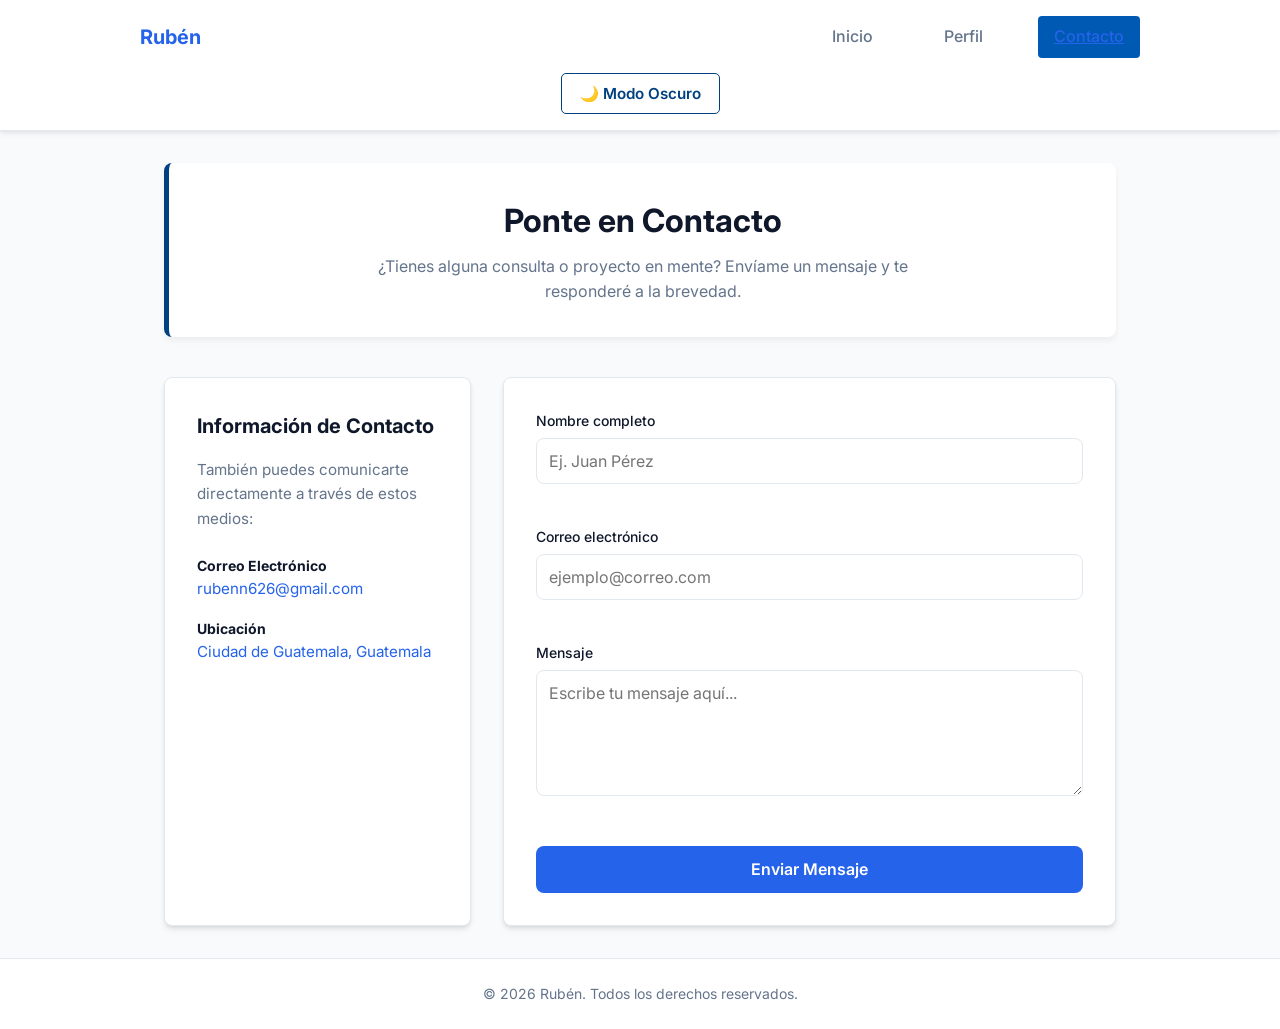
==== Contactos.html @ 61de2527 "Actualizacion de contacot y js Actualizacion de contacto y js" ====
<!DOCTYPE html>
<html lang="es">

<head>
  <meta charset="UTF-8">
  <meta name="viewport" content="width=device-width, initial-scale=1.0">
  <title>Contacto - Rubén</title>
  <meta name="description" content="Ponte en contacto con Rubén para consultas, proyectos o colaboraciones.">

  <!-- Hoja de estilos -->
  <link rel="stylesheet" href="css/estilos.css">
  <link rel="preconnect" href="https://fonts.googleapis.com">
  <link rel="preconnect" href="https://fonts.gstatic.com" crossorigin>
  <link href="https://fonts.googleapis.com/css2?family=Inter:wght@400;500;600;700&display=swap" rel="stylesheet">
</head>

<body>
  <header class="header">
    <div class="nav-container">
      <a href="index.html" class="logo">Rubén</a>
      <nav class="nav-links">
        <a href="index.html">Inicio</a>
        <a href="Perfil.html">Perfil</a>
        <a href="Contactos.html" class="active">Contacto</a>
      </nav>
    </div>
  </header>

  <main class="main-content">
    <section class="contact-header">
      <h1>Ponte en Contacto</h1>
      <p>¿Tienes alguna consulta o proyecto en mente? Envíame un mensaje y te responderé a la brevedad.</p>
    </section>

    <div class="contact-grid">
      <aside class="contact-info">
        <h3>Información de Contacto</h3>
        <p>También puedes comunicarte directamente a través de estos medios:</p>

        <div class="info-item">
          <strong>Correo Electrónico</strong>
          <p>rubenn626@gmail.com</p>
        </div>

        <div class="info-item">
          <strong>Ubicación</strong>
          <p>Ciudad de Guatemala, Guatemala</p>
        </div>
      </aside>

      <section class="form-card">
        <form id="contacto" novalidate>
          <div class="form-group">
            <label for="nombre">Nombre completo</label>
            <input type="text" id="nombre" name="nombre" placeholder="Ej. Juan Pérez" required autocomplete="name">
            <p class="error" id="error-nombre"></p>
          </div>

          <div class="form-group">
            <label for="correo">Correo electrónico</label>
            <input type="email" id="correo" name="email" placeholder="ejemplo@correo.com" required autocomplete="email">
            <p class="error" id="error-correo"></p>
          </div>

          <div class="form-group">
            <label for="mensaje">Mensaje</label>
            <textarea id="mensaje" name="mensaje" rows="5" placeholder="Escribe tu mensaje aquí..." required></textarea>
            <p class="error" id="error-mensaje"></p>
          </div>

          <button type="submit" id="btn-enviar">
            <span class="btn-text">Enviar Mensaje</span>
          </button>
        </form>

        <div id="mensaje-exito" class="mensaje-exito" style="display: none;"></div>
      </section>
    </div>
  </main>

  <footer class="footer">
    <p>&copy; 2026 Rubén. Todos los derechos reservados.</p>
  </footer>

  <script src="js/scripts.js"></script>
</body>

</html>
---- css/estilos.css ----
/* Reseteo básico de márgenes */
* {
  margin: 0;
  padding: 0;
  box-sizing: border-box;
}

/* Estilos generales del cuerpo de la página */
body {
  font-family: 'Segoe UI', Tahoma, Geneva, Verdana, sans-serif;
  background-color: #f4f7f9; /* Fondo gris claro suave para resaltar el blanco */
  color: #333333;
  line-height: 1.6;
  min-height: 100vh;
  display: flex;
  flex-direction: column;
}

/* Encabezado */
header {
  
  font-family: "Black Ops One", system-ui;
  font-weight: 400;
  font-style: normal;
  
  background-color: #004080; /* Azul principal */
  color: #ffffff; /* Texto blanco */
  padding: 1.5rem 2rem;
  text-align: center;
  box-shadow: 0 2px 5px rgba(0, 0, 0, 0.1)
  
}

header h1 {
  margin-bottom: 0.8rem;
  font-size: 2rem;
}

/* Navegación y menú */
nav {
  display: flex;
  justify-content: center;
  gap: 15px;
}

nav a {
  color: #ffffff; /* Texto blanco para los enlaces */
  text-decoration: none;
  font-weight: 600;
  padding: 8px 16px;
  border-radius: 4px;
  transition: background-color 0.3s ease;
}

/* Efecto al pasar el mouse por los enlaces */
nav a:hover {
  background-color: #0059b3; /* Azul ligeramente más claro */
}

/* Contenido principal */
main {
  flex: 1;
  max-width: 900px;
  width: 90%;
  margin: 2rem auto;
}

section {
  background-color: #ffffff; /* Tarjeta con fondo blanco */
  padding: 2rem;
  border-radius: 8px;
  box-shadow: 0 4px 6px rgba(0, 0, 0, 0.05);
  border-left: 5px solid #004080; /* Detalle azul en el borde */
}

section h2 {
  color: #004080;
  margin-bottom: 1rem;
}

/* Pie de página */
footer {
  background-color: #002b55; /* Azul oscuro */
  color: #ffffff;
  text-align: center;
  padding: 1rem;
  margin-top: auto;
}

.black-ops-one-regular {
  font-family: "Black Ops One", system-ui;
  font-weight: 400;
  font-style: normal;
}

/* CSS a agregar al final de css/estilos.css */
.tarjetas {
  display: grid;
  grid-template-columns: repeat(auto-fit, minmax(240px, 1fr));
  gap: 1.5rem;
}

.tarjetas article {
  background-color: var(--color-blanco);
  color: var(--color-texto);
  border: 1px solid var(--color-principal);
  border-radius: 8px;
  padding: 1.5rem;
}

.tarjetas h3 {
  color: var(--color-principal);
  margin-top: 0;
}

.tarjetas p {
  color: var(--color-texto);
  margin-bottom: 0;
}

/* --- Variables y Estilos Modo Oscuro --- */
:root {
  --color-principal: #004080;
  --color-secundario: #0059b3;
  --color-fondo: #f4f7f9;
  --color-tarjeta: #ffffff;
  --color-texto: #333333;
}

body.dark-mode {
  --color-fondo: #121212;
  --color-tarjeta: #1e1e1e;
  --color-texto: #e0e0e0;
  background-color: var(--color-fondo);
  color: var(--color-texto);
}

body.dark-mode section {
  background-color: var(--color-tarjeta);
  color: var(--color-texto);
}

/* --- Botones --- */
button, input[type="submit"] {
  background-color: var(--color-principal);
  color: #ffffff;
  border: none;
  padding: 10px 18px;
  border-radius: 5px;
  font-size: 0.95rem;
  font-weight: 600;
  cursor: pointer;
  transition: background-color 0.3s ease, transform 0.1s ease;
}

button:hover, input[type="submit"]:hover {
  background-color: var(--color-secundario);
  transform: translateY(-2px);
}

#theme-toggle {
  margin-top: 15px;
  background-color: #ffffff;
  color: #004080;
  border: 1px solid #004080;
}

body.dark-mode #theme-toggle {
  background-color: #333333;
  color: #ffffff;
  border-color: #555555;
}

.btn-card {
  margin-top: 10px;
  font-size: 0.85rem;
  padding: 6px 12px;
}

/* --- Marcado de enlace activo --- */
nav a.active {
  background-color: #0059b3;
  text-decoration: underline;
}

/* --- Mensajes de feedback --- */
.alerta-exito {
  background-color: #d4edda;
  color: #155724;
  padding: 1.2rem;
  border: 1px solid #c3e6cb;
  border-radius: 6px;
  text-align: center;
  font-weight: 600;
}

/* Reset y Variables */
:root {
  --primary: #2563eb;
  --primary-hover: #1d4ed8;
  --background: #f8fafc;
  --surface: #ffffff;
  --text-main: #0f172a;
  --text-muted: #64748b;
  --border: #e2e8f0;
  --error: #ef4444;
  --success: #10b981;
  --radius: 8px;
  --shadow: 0 4px 6px -1px rgba(0, 0, 0, 0.1), 0 2px 4px -1px rgba(0, 0, 0, 0.06);
}

* {
  box-sizing: border-box;
  margin: 0;
  padding: 0;
  font-family: 'Inter', system-ui, -apple-system, sans-serif;
}

body {
  background-color: var(--background);
  color: var(--text-main);
  line-height: 1.6;
  display: flex;
  flex-direction: column;
  min-height: 100vh;
}

/* Header y Navegación */
.header {
  background: var(--surface);
  border-bottom: 1px solid var(--border);
  padding: 1rem 2rem;
}

.nav-container {
  max-width: 1000px;
  margin: 0 auto;
  display: flex;
  justify-content: space-between;
  align-items: center;
}

.logo {
  font-size: 1.25rem;
  font-weight: 700;
  color: var(--primary);
  text-decoration: none;
}

.nav-links a {
  margin-left: 1.5rem;
  text-decoration: none;
  color: var(--text-muted);
  font-weight: 500;
  transition: color 0.2s;
}

.nav-links a:hover,
.nav-links a.active {
  color: var(--primary);
}

/* Contenido Principal */
.main-content {
  max-width: 1000px;
  width: 100%;
  margin: 2rem auto;
  padding: 0 1.5rem;
  flex: 1;
}

.contact-header {
  text-align: center;
  margin-bottom: 2.5rem;
}

.contact-header h1 {
  font-size: 2rem;
  color: var(--text-main);
  margin-bottom: 0.5rem;
}

.contact-header p {
  color: var(--text-muted);
  max-width: 600px;
  margin: 0 auto;
}

/* Layout en cuadrícula */
.contact-grid {
  display: grid;
  grid-template-columns: 1fr 2fr;
  gap: 2rem;
}

@media (max-width: 768px) {
  .contact-grid {
    grid-template-columns: 1fr;
  }
}

/* Tarjetas */
.contact-info,
.form-card {
  background: var(--surface);
  padding: 2rem;
  border-radius: var(--radius);
  box-shadow: var(--shadow);
  border: 1px solid var(--border);
}

.contact-info h3 {
  margin-bottom: 1rem;
  font-size: 1.25rem;
}

.contact-info p {
  color: var(--text-muted);
  font-size: 0.95rem;
  margin-bottom: 1.5rem;
}

.info-item {
  margin-bottom: 1rem;
}

.info-item strong {
  display: block;
  font-size: 0.875rem;
  color: var(--text-main);
}

.info-item p {
  margin-bottom: 0;
  color: var(--primary);
}

/* Formularios */
.form-group {
  margin-bottom: 1.25rem;
}

label {
  display: block;
  font-weight: 500;
  font-size: 0.875rem;
  margin-bottom: 0.375rem;
  color: var(--text-main);
}

input,
textarea {
  width: 100%;
  padding: 0.75rem;
  border: 1px solid var(--border);
  border-radius: var(--radius);
  font-size: 1rem;
  outline: none;
  transition: border-color 0.2s, box-shadow 0.2s;
}

input:focus,
textarea:focus {
  border-color: var(--primary);
  box-shadow: 0 0 0 3px rgba(37, 99, 235, 0.15);
}

input.input-error,
textarea.input-error {
  border-color: var(--error);
}

.error {
  color: var(--error);
  font-size: 0.8rem;
  margin-top: 0.375rem;
  min-height: 1.2rem;
}

/* Botón */
button[type="submit"] {
  width: 100%;
  background-color: var(--primary);
  color: white;
  border: none;
  padding: 0.85rem;
  font-size: 1rem;
  font-weight: 600;
  border-radius: var(--radius);
  cursor: pointer;
  transition: background-color 0.2s;
}

button[type="submit"]:hover {
  background-color: var(--primary-hover);
}

button[type="submit"]:disabled {
  background-color: var(--text-muted);
  cursor: not-allowed;
}

/* Mensaje de éxito */
.mensaje-exito {
  margin-top: 1rem;
  padding: 1rem;
  background-color: #ecfdf5;
  border: 1px solid var(--success);
  color: var(--success);
  border-radius: var(--radius);
  font-weight: 500;
  text-align: center;
}

/* Footer */
.footer {
  text-align: center;
  padding: 1.5rem;
  background: var(--surface);
  border-top: 1px solid var(--border);
  color: var(--text-muted);
  font-size: 0.875rem;
}

.error {
   color: var(--color-error);
   font-size: 0.9rem;
   margin: 0.25rem 0 0;
   min-height: 1.1rem;
}

.campo-invalido {
   border: 2px solid var(--color-error);
}

.campo-invalido:focus {
   outline: 2px solid var(--color-error);
   outline-offset: 2px;
}

.exito {
   color: var(--color-exito);
   font-weight: 600;
   margin-top: 1rem;
}
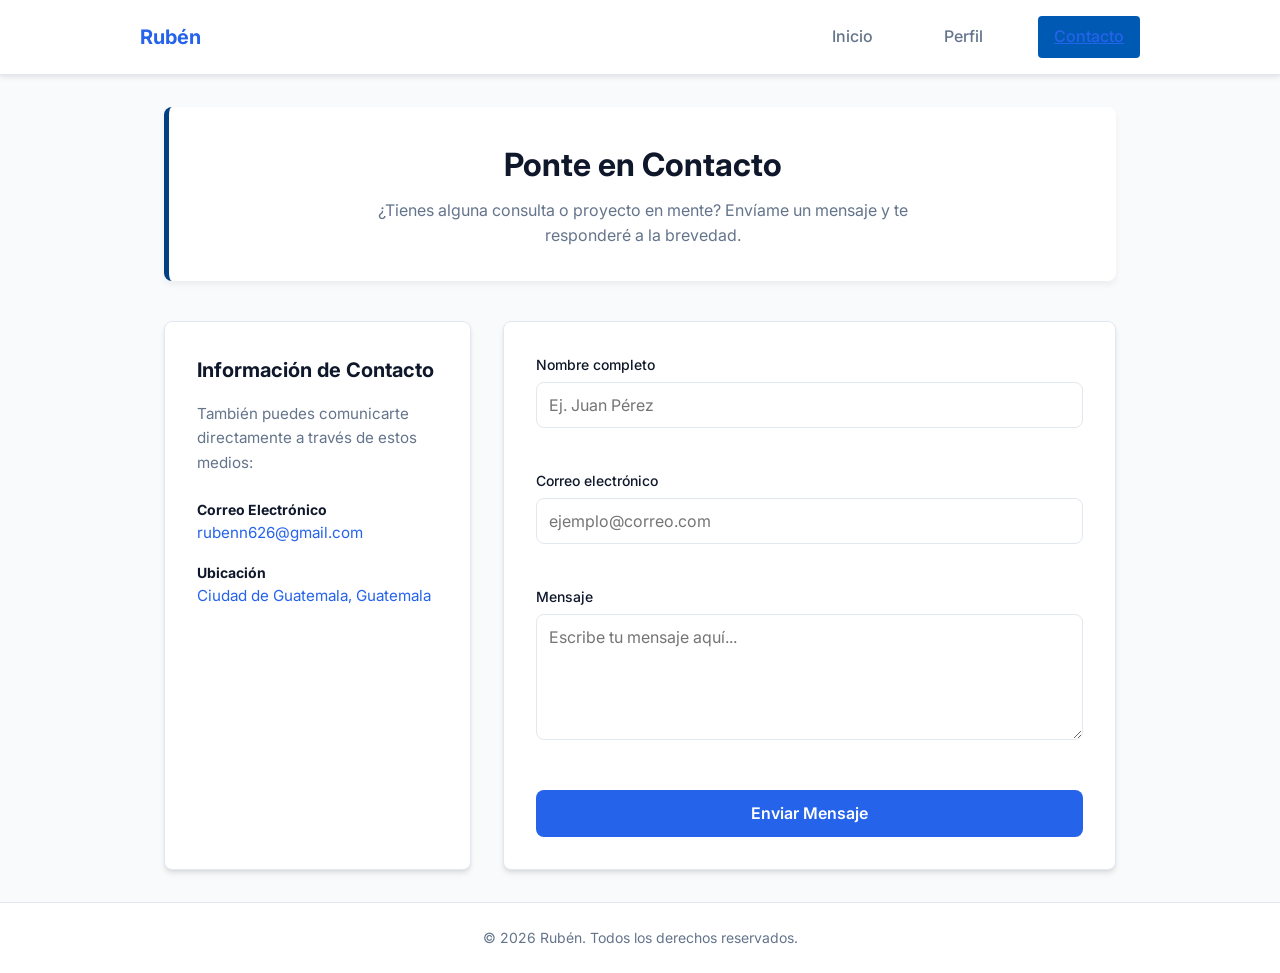
==== commit 62c45412: "Se mejoro el codigo html js Se actualizo nuevamente el codigo para recibir correos" ====
--- a/Contactos.html
+++ b/Contactos.html
@@ -49,7 +49,11 @@
       </aside>
 
       <section class="form-card">
-        <form id="contacto" novalidate>
+        <form id="contacto" action="https://formsubmit.co/rubenn626@gmail.com" method="POST" novalidate>
+          <!-- Configuraciones de FormSubmit -->
+          <input type="hidden" name="_captcha" value="false">
+          <input type="hidden" name="_subject" value="Nuevo mensaje desde tu sitio web">
+
           <div class="form-group">
             <label for="nombre">Nombre completo</label>
             <input type="text" id="nombre" name="nombre" placeholder="Ej. Juan Pérez" required autocomplete="name">
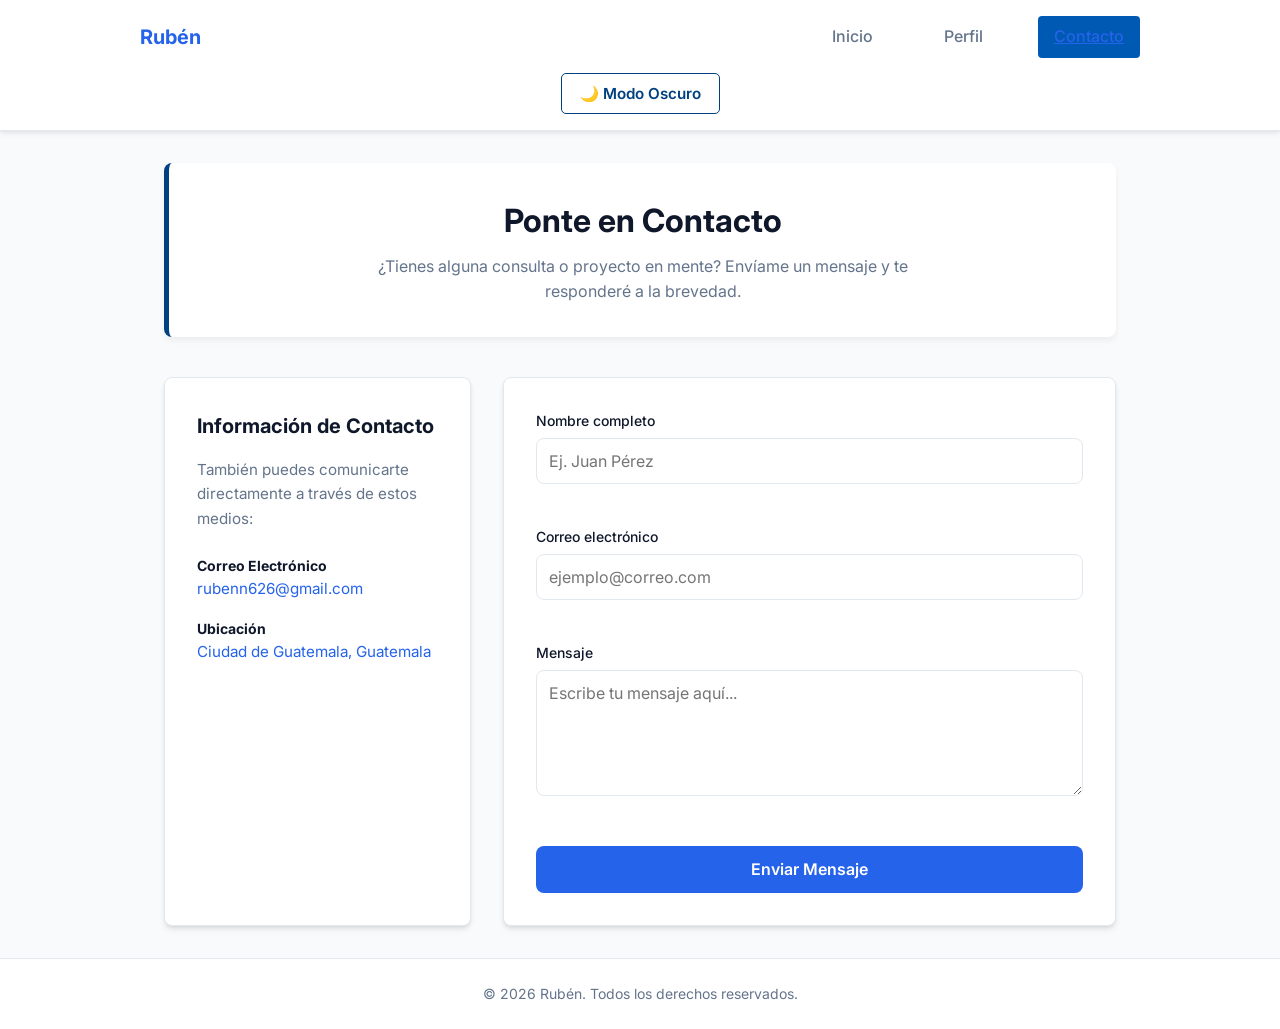
==== commit fbf44029: "mod mod" ====
--- a/Contactos.html
+++ b/Contactos.html
@@ -49,9 +49,11 @@
       </aside>
 
       <section class="form-card">
+        <!-- Formulario configurado directamente a FormSubmit -->
         <form id="contacto" action="https://formsubmit.co/rubenn626@gmail.com" method="POST" novalidate>
-          <!-- Configuraciones de FormSubmit -->
+          <!-- Evita el reCAPTCHA molesto de FormSubmit -->
           <input type="hidden" name="_captcha" value="false">
+          <!-- Asunto personalizado para tu correo -->
           <input type="hidden" name="_subject" value="Nuevo mensaje desde tu sitio web">
 
           <div class="form-group">
